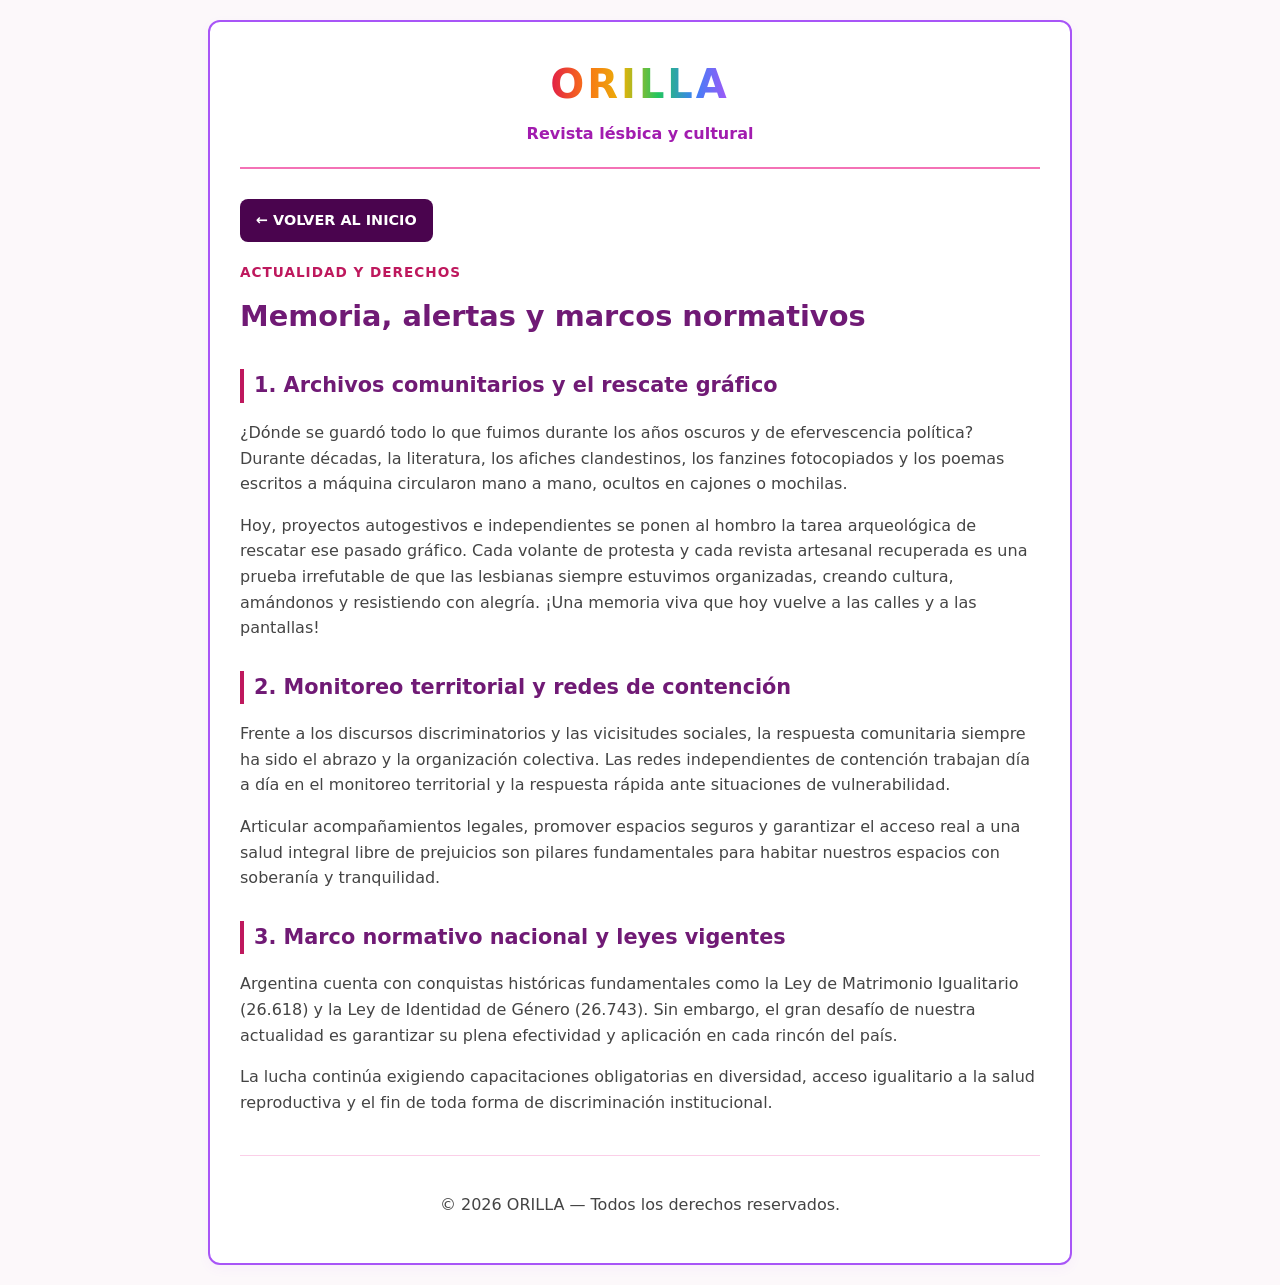
==== actualidad.html @ f51903bb "Create actualidad.html" ====
<!DOCTYPE html>
<html lang="es">
<head>
    <meta charset="UTF-8">
    <meta name="viewport" content="width=device-width, initial-scale=1.0">
    <title>Actualidad y Derechos — ORILLA</title>

    <style>
        body {
            font-family: system-ui, -apple-system, sans-serif;
            background-color: #fcf8fa;
            color: #2b2b2b;
            margin: 0;
            padding: 20px;
            line-height: 1.6;
        }

        .contenedor {
            max-width: 800px;
            margin: 0 auto;
            background-color: #ffffff;
            border: 2px solid #a855f7;
            border-radius: 12px;
            padding: 30px;
            box-shadow: 0 4px 12px rgba(168, 85, 247, 0.05);
        }

        header {
            text-align: center;
            border-bottom: 2px solid #f472b6;
            padding-bottom: 20px;
            margin-bottom: 30px;
        }

        .logo {
            font-size: 2.5rem;
            font-weight: 900;
            letter-spacing: 3px;
            background: linear-gradient(90deg, #e11d48, #f97316, #eab308, #22c55e, #3b82f6, #a855f7);
            -webkit-background-clip: text;
            -webkit-text-fill-color: transparent;
            display: inline-block;
            margin-bottom: 5px;
        }

        .btn-volver {
            display: inline-block;
            background-color: #4a044e;
            color: #ffffff;
            padding: 10px 16px;
            border-radius: 8px;
            text-decoration: none;
            font-weight: bold;
            font-size: 0.9rem;
            margin-bottom: 20px;
            transition: background-color 0.2s ease;
        }

        .btn-volver:hover {
            background-color: #701a75;
        }

        h1 {
            color: #701a75;
            font-size: 1.8rem;
            margin-top: 0;
        }

        .sub-categoria {
            color: #be185d;
            font-weight: bold;
            font-size: 0.85rem;
            letter-spacing: 1px;
            text-transform: uppercase;
            display: block;
            margin-bottom: 10px;
        }

        h2 {
            color: #701a75;
            font-size: 1.3rem;
            margin-top: 30px;
            border-left: 4px solid #be185d;
            padding-left: 10px;
        }

        p {
            color: #444;
            font-size: 1rem;
            margin-bottom: 15px;
        }

        footer {
            text-align: center;
            margin-top: 40px;
            padding-top: 20px;
            border-top: 1px solid #fbcfe8;
            color: #701a75;
            font-size: 0.85rem;
        }
    </style>
</head>

<body>

<div class="contenedor">

    <header>
        <div class="logo">ORILLA</div>
        <p style="color: #a21caf; margin: 0; font-weight: 600;">Revista lésbica y cultural</p>
    </header>

    <a href="index.html#actualidad" class="btn-volver">← VOLVER AL INICIO</a>

    <span class="sub-categoria">ACTUALIDAD Y DERECHOS</span>
    <h1>Memoria, alertas y marcos normativos</h1>

    <h2>1. Archivos comunitarios y el rescate gráfico</h2>
    <p>
        ¿Dónde se guardó todo lo que fuimos durante los años oscuros y de efervescencia política? Durante décadas, la literatura, los afiches clandestinos, los fanzines fotocopiados y los poemas escritos a máquina circularon mano a mano, ocultos en cajones o mochilas.
    </p>
    <p>
        Hoy, proyectos autogestivos e independientes se ponen al hombro la tarea arqueológica de rescatar ese pasado gráfico. Cada volante de protesta y cada revista artesanal recuperada es una prueba irrefutable de que las lesbianas siempre estuvimos organizadas, creando cultura, amándonos y resistiendo con alegría. ¡Una memoria viva que hoy vuelve a las calles y a las pantallas!
    </p>

    <h2>2. Monitoreo territorial y redes de contención</h2>
    <p>
        Frente a los discursos discriminatorios y las vicisitudes sociales, la respuesta comunitaria siempre ha sido el abrazo y la organización colectiva. Las redes independientes de contención trabajan día a día en el monitoreo territorial y la respuesta rápida ante situaciones de vulnerabilidad.
    </p>
    <p>
        Articular acompañamientos legales, promover espacios seguros y garantizar el acceso real a una salud integral libre de prejuicios son pilares fundamentales para habitar nuestros espacios con soberanía y tranquilidad.
    </p>

    <h2>3. Marco normativo nacional y leyes vigentes</h2>
    <p>
        Argentina cuenta con conquistas históricas fundamentales como la Ley de Matrimonio Igualitario (26.618) y la Ley de Identidad de Género (26.743). Sin embargo, el gran desafío de nuestra actualidad es garantizar su plena efectividad y aplicación en cada rincón del país.
    </p>
    <p>
        La lucha continúa exigiendo capacitaciones obligatorias en diversidad, acceso igualitario a la salud reproductiva y el fin de toda forma de discriminación institucional.
    </p>

    <footer>
        <p>© 2026 ORILLA — Todos los derechos reservados.</p>
    </footer>

</div>

</body>
</html>
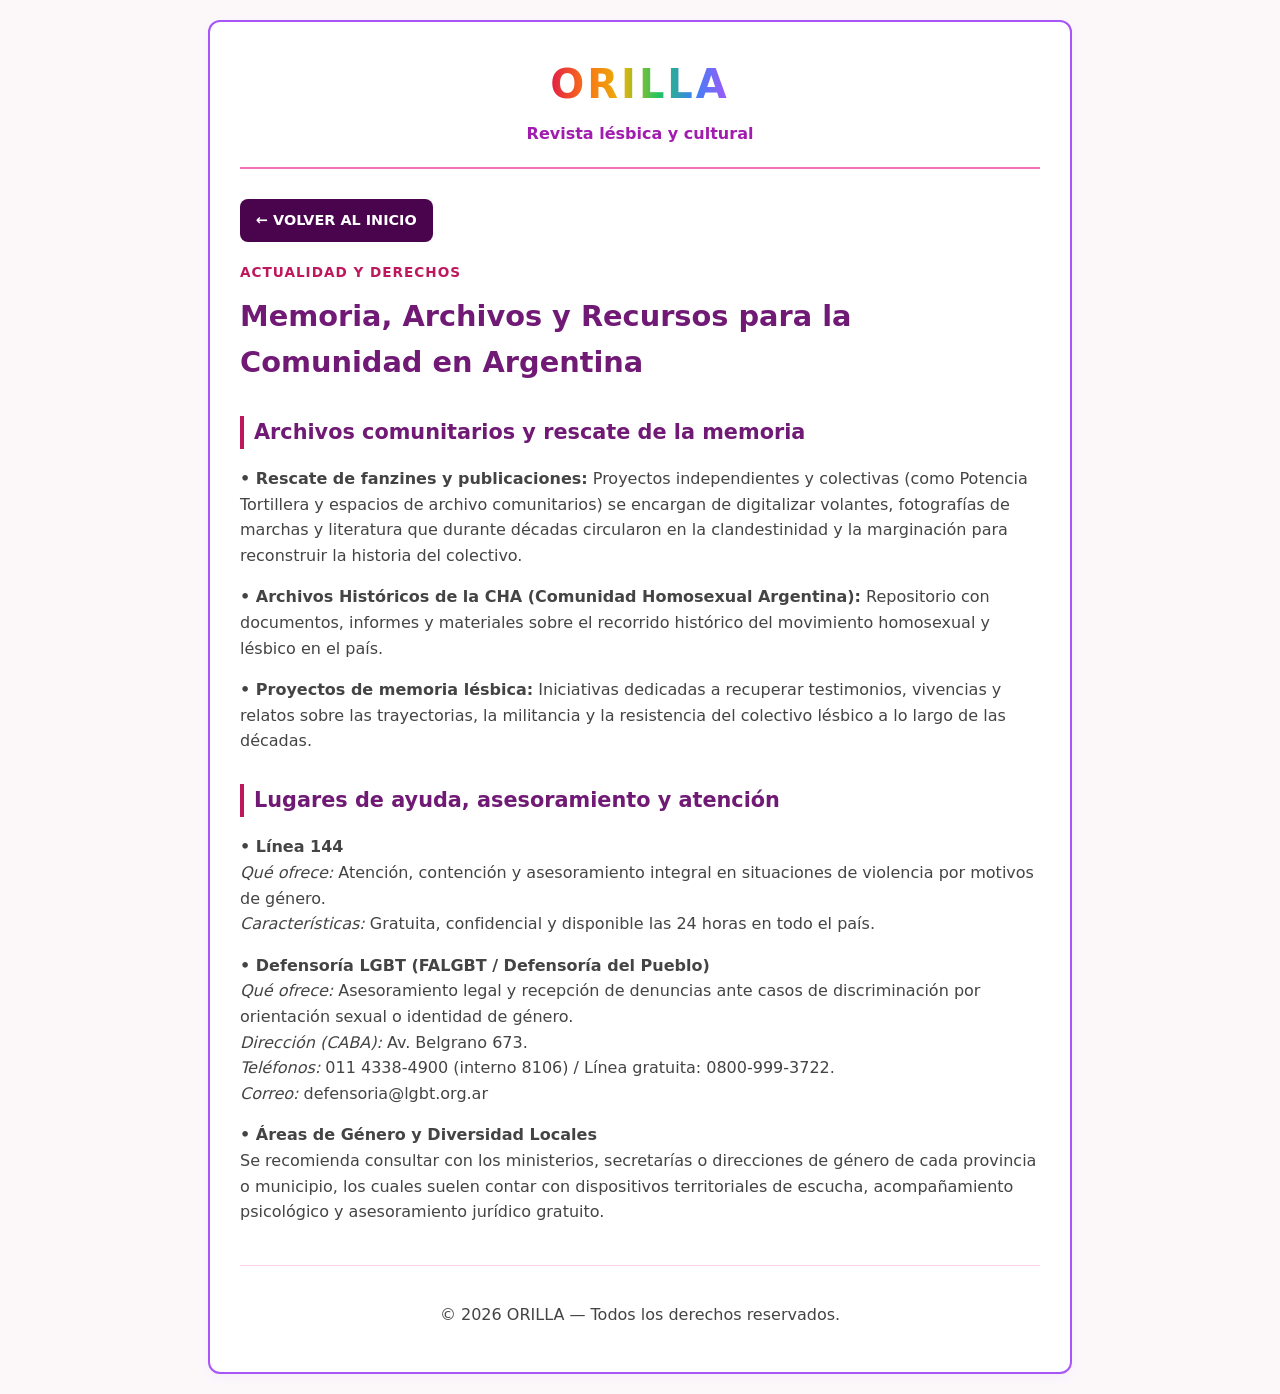
==== commit cfd4a4e7: "Update actualidad.html" ====
--- a/actualidad.html
+++ b/actualidad.html
@@ -90,6 +90,16 @@
             margin-bottom: 15px;
         }
 
+        ul {
+            color: #444;
+            margin-bottom: 15px;
+            padding-left: 20px;
+        }
+
+        li {
+            margin-bottom: 8px;
+        }
+
         footer {
             text-align: center;
             margin-top: 40px;
@@ -113,31 +123,30 @@
     <a href="index.html#actualidad" class="btn-volver">← VOLVER AL INICIO</a>
 
     <span class="sub-categoria">ACTUALIDAD Y DERECHOS</span>
-    <h1>Memoria, alertas y marcos normativos</h1>
+    <h1>Memoria, Archivos y Recursos para la Comunidad en Argentina</h1>
 
-    <h2>1. Archivos comunitarios y el rescate gráfico</h2>
-    <p>
-        ¿Dónde se guardó todo lo que fuimos durante los años oscuros y de efervescencia política? Durante décadas, la literatura, los afiches clandestinos, los fanzines fotocopiados y los poemas escritos a máquina circularon mano a mano, ocultos en cajones o mochilas.
-    </p>
-    <p>
-        Hoy, proyectos autogestivos e independientes se ponen al hombro la tarea arqueológica de rescatar ese pasado gráfico. Cada volante de protesta y cada revista artesanal recuperada es una prueba irrefutable de que las lesbianas siempre estuvimos organizadas, creando cultura, amándonos y resistiendo con alegría. ¡Una memoria viva que hoy vuelve a las calles y a las pantallas!
-    </p>
+    <h2>Archivos comunitarios y rescate de la memoria</h2>
+    
+    <p><strong>• Rescate de fanzines y publicaciones:</strong> Proyectos independientes y colectivas (como Potencia Tortillera y espacios de archivo comunitarios) se encargan de digitalizar volantes, fotografías de marchas y literatura que durante décadas circularon en la clandestinidad y la marginación para reconstruir la historia del colectivo.</p>
+    
+    <p><strong>• Archivos Históricos de la CHA (Comunidad Homosexual Argentina):</strong> Repositorio con documentos, informes y materiales sobre el recorrido histórico del movimiento homosexual y lésbico en el país.</p>
+    
+    <p><strong>• Proyectos de memoria lésbica:</strong> Iniciativas dedicadas a recuperar testimonios, vivencias y relatos sobre las trayectorias, la militancia y la resistencia del colectivo lésbico a lo largo de las décadas.</p>
 
-    <h2>2. Monitoreo territorial y redes de contención</h2>
-    <p>
-        Frente a los discursos discriminatorios y las vicisitudes sociales, la respuesta comunitaria siempre ha sido el abrazo y la organización colectiva. Las redes independientes de contención trabajan día a día en el monitoreo territorial y la respuesta rápida ante situaciones de vulnerabilidad.
-    </p>
-    <p>
-        Articular acompañamientos legales, promover espacios seguros y garantizar el acceso real a una salud integral libre de prejuicios son pilares fundamentales para habitar nuestros espacios con soberanía y tranquilidad.
-    </p>
+    <h2>Lugares de ayuda, asesoramiento y atención</h2>
+    
+    <p><strong>• Línea 144</strong><br>
+    <em>Qué ofrece:</em> Atención, contención y asesoramiento integral en situaciones de violencia por motivos de género.<br>
+    <em>Características:</em> Gratuita, confidencial y disponible las 24 horas en todo el país.</p>
 
-    <h2>3. Marco normativo nacional y leyes vigentes</h2>
-    <p>
-        Argentina cuenta con conquistas históricas fundamentales como la Ley de Matrimonio Igualitario (26.618) y la Ley de Identidad de Género (26.743). Sin embargo, el gran desafío de nuestra actualidad es garantizar su plena efectividad y aplicación en cada rincón del país.
-    </p>
-    <p>
-        La lucha continúa exigiendo capacitaciones obligatorias en diversidad, acceso igualitario a la salud reproductiva y el fin de toda forma de discriminación institucional.
-    </p>
+    <p><strong>• Defensoría LGBT (FALGBT / Defensoría del Pueblo)</strong><br>
+    <em>Qué ofrece:</em> Asesoramiento legal y recepción de denuncias ante casos de discriminación por orientación sexual o identidad de género.<br>
+    <em>Dirección (CABA):</em> Av. Belgrano 673.<br>
+    <em>Teléfonos:</em> 011 4338-4900 (interno 8106) / Línea gratuita: 0800-999-3722.<br>
+    <em>Correo:</em> defensoria@lgbt.org.ar</p>
+
+    <p><strong>• Áreas de Género y Diversidad Locales</strong><br>
+    Se recomienda consultar con los ministerios, secretarías o direcciones de género de cada provincia o municipio, los cuales suelen contar con dispositivos territoriales de escucha, acompañamiento psicológico y asesoramiento jurídico gratuito.</p>
 
     <footer>
         <p>© 2026 ORILLA — Todos los derechos reservados.</p>
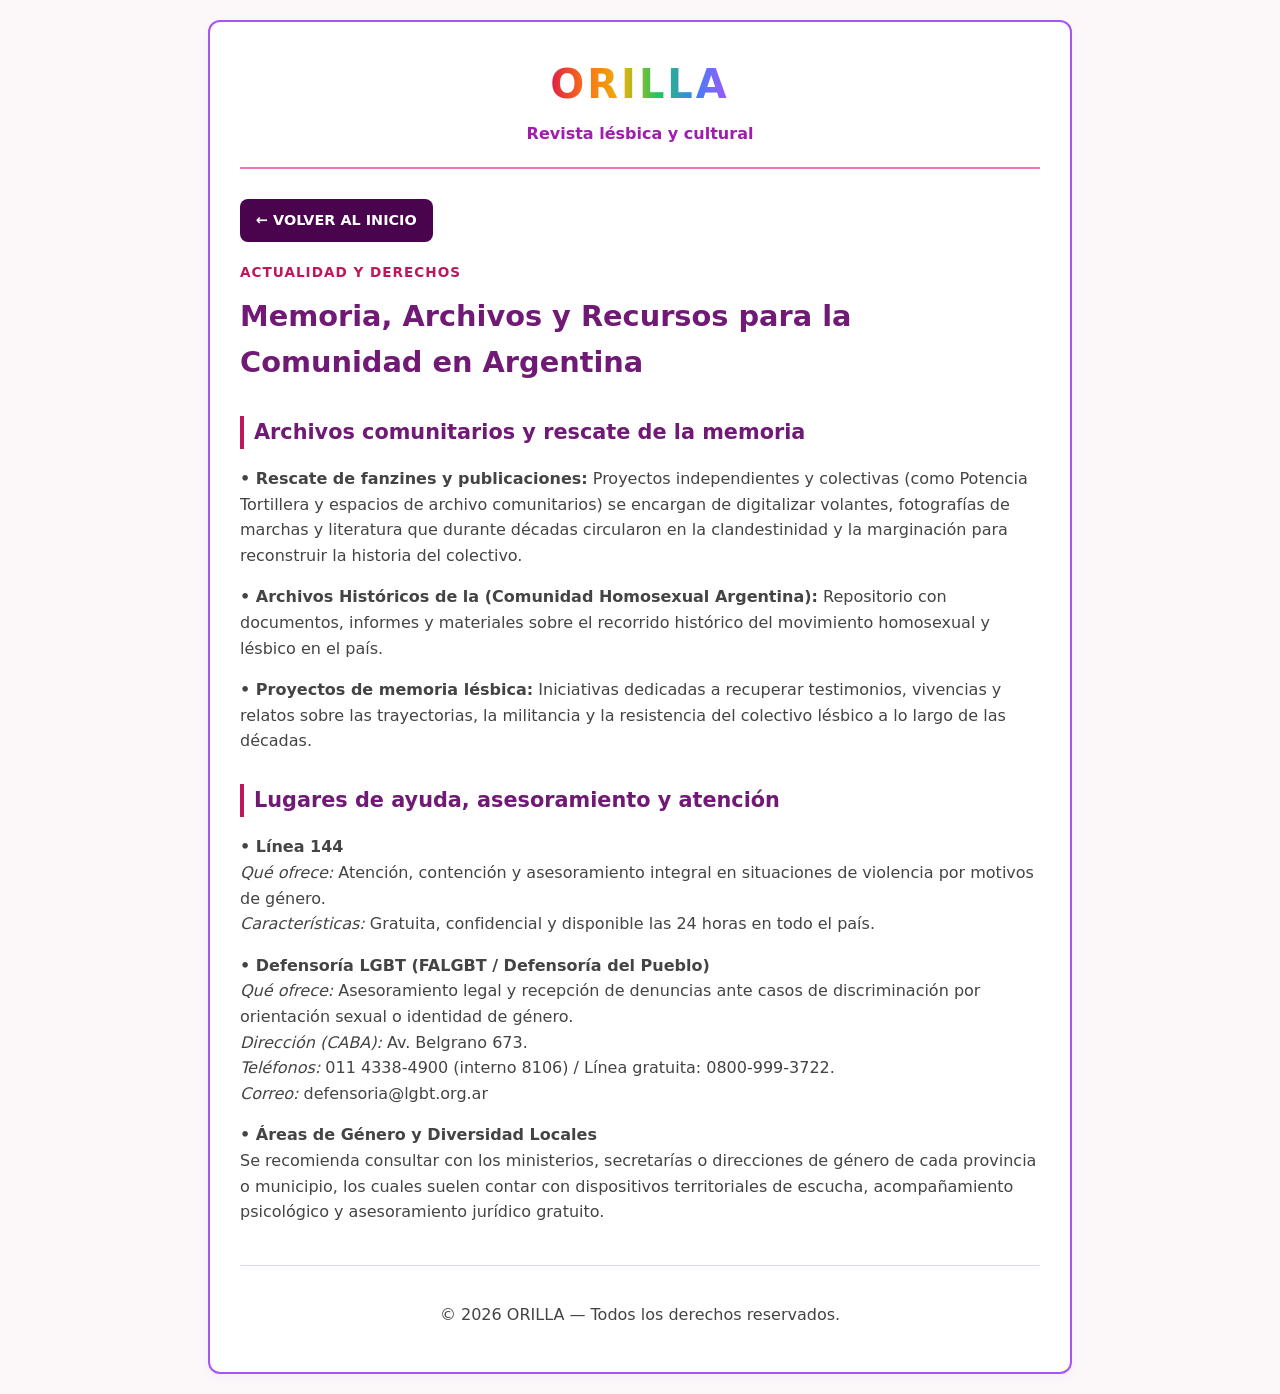
==== commit e604f4bb: "Update actualidad.html" ====
--- a/actualidad.html
+++ b/actualidad.html
@@ -90,16 +90,6 @@
             margin-bottom: 15px;
         }
 
-        ul {
-            color: #444;
-            margin-bottom: 15px;
-            padding-left: 20px;
-        }
-
-        li {
-            margin-bottom: 8px;
-        }
-
         footer {
             text-align: center;
             margin-top: 40px;
@@ -129,7 +119,7 @@
     
     <p><strong>• Rescate de fanzines y publicaciones:</strong> Proyectos independientes y colectivas (como Potencia Tortillera y espacios de archivo comunitarios) se encargan de digitalizar volantes, fotografías de marchas y literatura que durante décadas circularon en la clandestinidad y la marginación para reconstruir la historia del colectivo.</p>
     
-    <p><strong>• Archivos Históricos de la CHA (Comunidad Homosexual Argentina):</strong> Repositorio con documentos, informes y materiales sobre el recorrido histórico del movimiento homosexual y lésbico en el país.</p>
+    <p><strong>• Archivos Históricos de la (Comunidad Homosexual Argentina):</strong> Repositorio con documentos, informes y materiales sobre el recorrido histórico del movimiento homosexual y lésbico en el país.</p>
     
     <p><strong>• Proyectos de memoria lésbica:</strong> Iniciativas dedicadas a recuperar testimonios, vivencias y relatos sobre las trayectorias, la militancia y la resistencia del colectivo lésbico a lo largo de las décadas.</p>
 
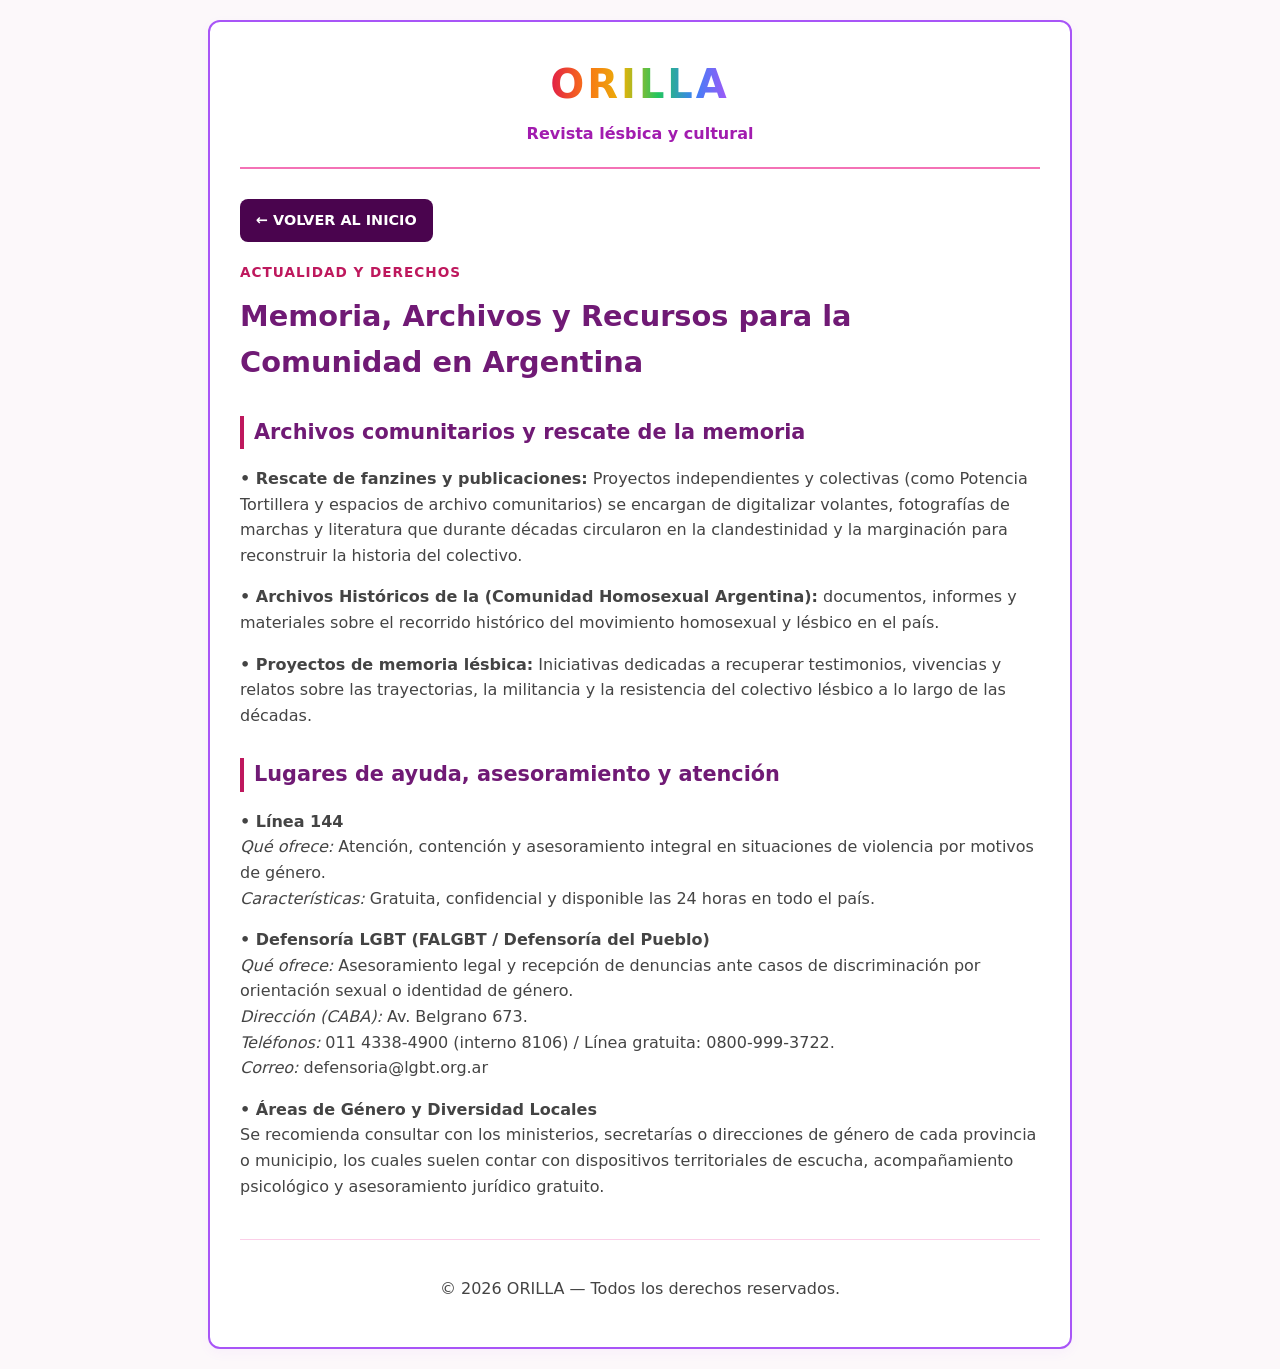
==== commit 3c793910: "Update actualidad.html" ====
--- a/actualidad.html
+++ b/actualidad.html
@@ -119,7 +119,7 @@
     
     <p><strong>• Rescate de fanzines y publicaciones:</strong> Proyectos independientes y colectivas (como Potencia Tortillera y espacios de archivo comunitarios) se encargan de digitalizar volantes, fotografías de marchas y literatura que durante décadas circularon en la clandestinidad y la marginación para reconstruir la historia del colectivo.</p>
     
-    <p><strong>• Archivos Históricos de la (Comunidad Homosexual Argentina):</strong> Repositorio con documentos, informes y materiales sobre el recorrido histórico del movimiento homosexual y lésbico en el país.</p>
+    <p><strong>• Archivos Históricos de la (Comunidad Homosexual Argentina):</strong> documentos, informes y materiales sobre el recorrido histórico del movimiento homosexual y lésbico en el país.</p>
     
     <p><strong>• Proyectos de memoria lésbica:</strong> Iniciativas dedicadas a recuperar testimonios, vivencias y relatos sobre las trayectorias, la militancia y la resistencia del colectivo lésbico a lo largo de las décadas.</p>
 
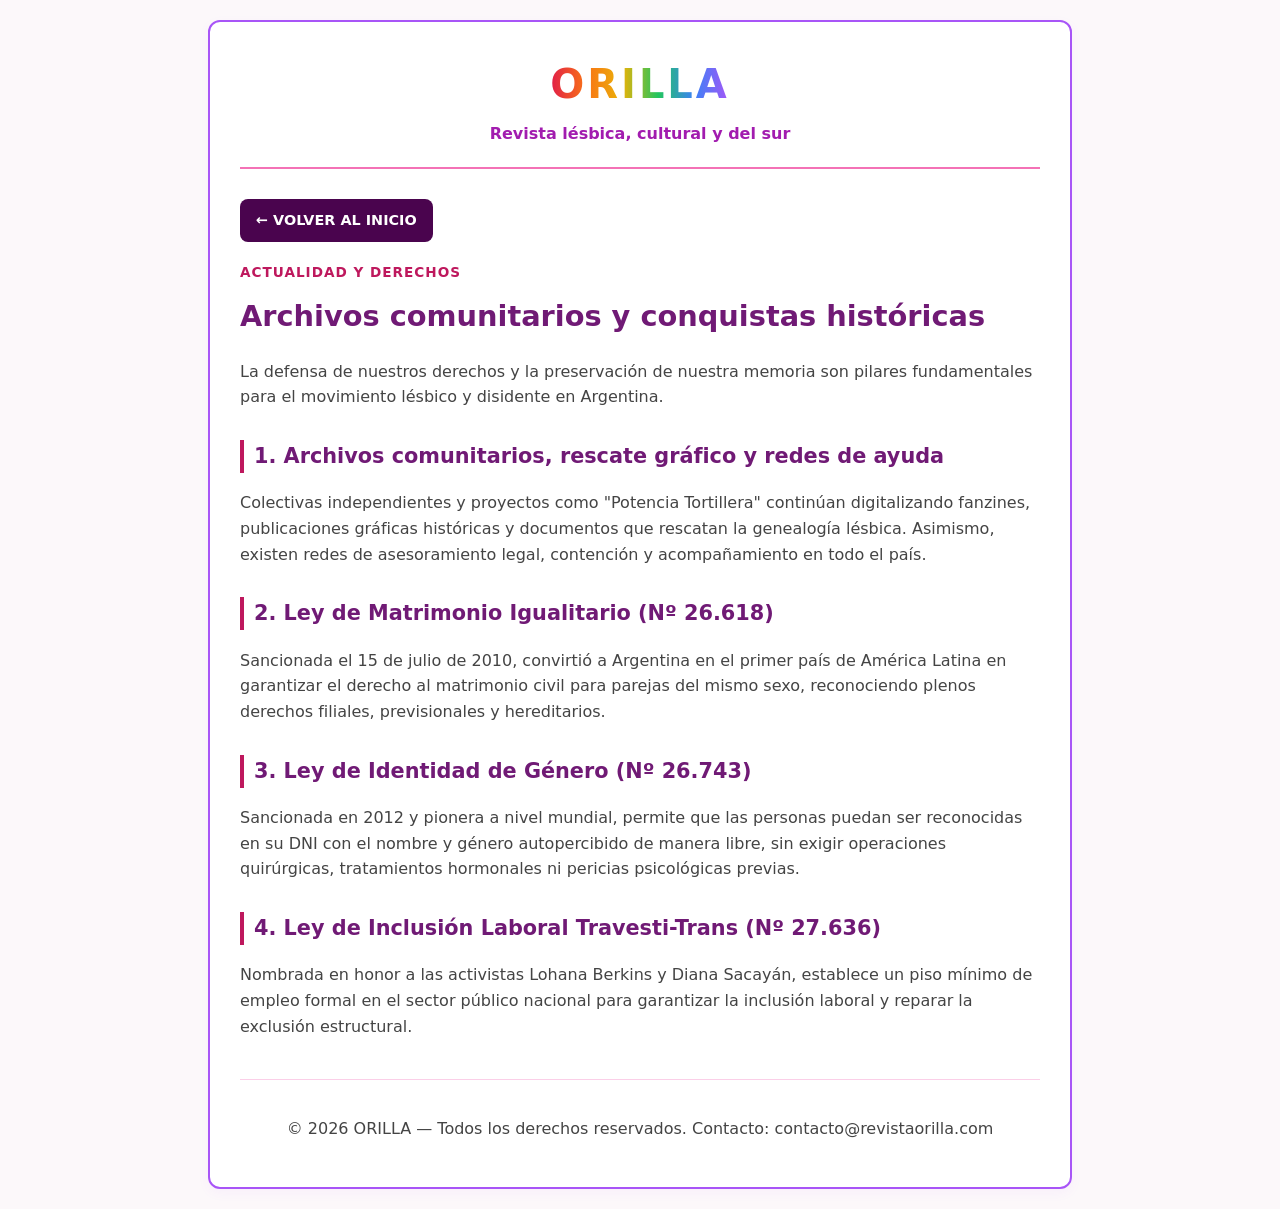
==== commit a9fc7cb6: "Update actualidad.html" ====
--- a/actualidad.html
+++ b/actualidad.html
@@ -107,39 +107,30 @@
 
     <header>
         <div class="logo">ORILLA</div>
-        <p style="color: #a21caf; margin: 0; font-weight: 600;">Revista lésbica y cultural</p>
+        <p style="color: #a21caf; margin: 0; font-weight: 600;">Revista lésbica, cultural y del sur</p>
     </header>
 
     <a href="index.html#actualidad" class="btn-volver">← VOLVER AL INICIO</a>
 
     <span class="sub-categoria">ACTUALIDAD Y DERECHOS</span>
-    <h1>Memoria, Archivos y Recursos para la Comunidad en Argentina</h1>
+    <h1>Archivos comunitarios y conquistas históricas</h1>
 
-    <h2>Archivos comunitarios y rescate de la memoria</h2>
-    
-    <p><strong>• Rescate de fanzines y publicaciones:</strong> Proyectos independientes y colectivas (como Potencia Tortillera y espacios de archivo comunitarios) se encargan de digitalizar volantes, fotografías de marchas y literatura que durante décadas circularon en la clandestinidad y la marginación para reconstruir la historia del colectivo.</p>
-    
-    <p><strong>• Archivos Históricos de la (Comunidad Homosexual Argentina):</strong> documentos, informes y materiales sobre el recorrido histórico del movimiento homosexual y lésbico en el país.</p>
-    
-    <p><strong>• Proyectos de memoria lésbica:</strong> Iniciativas dedicadas a recuperar testimonios, vivencias y relatos sobre las trayectorias, la militancia y la resistencia del colectivo lésbico a lo largo de las décadas.</p>
+    <p>La defensa de nuestros derechos y la preservación de nuestra memoria son pilares fundamentales para el movimiento lésbico y disidente en Argentina.</p>
 
-    <h2>Lugares de ayuda, asesoramiento y atención</h2>
-    
-    <p><strong>• Línea 144</strong><br>
-    <em>Qué ofrece:</em> Atención, contención y asesoramiento integral en situaciones de violencia por motivos de género.<br>
-    <em>Características:</em> Gratuita, confidencial y disponible las 24 horas en todo el país.</p>
+    <h2>1. Archivos comunitarios, rescate gráfico y redes de ayuda</h2>
+    <p>Colectivas independientes y proyectos como "Potencia Tortillera" continúan digitalizando fanzines, publicaciones gráficas históricas y documentos que rescatan la genealogía lésbica. Asimismo, existen redes de asesoramiento legal, contención y acompañamiento en todo el país.</p>
 
-    <p><strong>• Defensoría LGBT (FALGBT / Defensoría del Pueblo)</strong><br>
-    <em>Qué ofrece:</em> Asesoramiento legal y recepción de denuncias ante casos de discriminación por orientación sexual o identidad de género.<br>
-    <em>Dirección (CABA):</em> Av. Belgrano 673.<br>
-    <em>Teléfonos:</em> 011 4338-4900 (interno 8106) / Línea gratuita: 0800-999-3722.<br>
-    <em>Correo:</em> defensoria@lgbt.org.ar</p>
+    <h2>2. Ley de Matrimonio Igualitario (Nº 26.618)</h2>
+    <p>Sancionada el 15 de julio de 2010, convirtió a Argentina en el primer país de América Latina en garantizar el derecho al matrimonio civil para parejas del mismo sexo, reconociendo plenos derechos filiales, previsionales y hereditarios.</p>
 
-    <p><strong>• Áreas de Género y Diversidad Locales</strong><br>
-    Se recomienda consultar con los ministerios, secretarías o direcciones de género de cada provincia o municipio, los cuales suelen contar con dispositivos territoriales de escucha, acompañamiento psicológico y asesoramiento jurídico gratuito.</p>
+    <h2>3. Ley de Identidad de Género (Nº 26.743)</h2>
+    <p>Sancionada en 2012 y pionera a nivel mundial, permite que las personas puedan ser reconocidas en su DNI con el nombre y género autopercibido de manera libre, sin exigir operaciones quirúrgicas, tratamientos hormonales ni pericias psicológicas previas.</p>
+
+    <h2>4. Ley de Inclusión Laboral Travesti-Trans (Nº 27.636)</h2>
+    <p>Nombrada en honor a las activistas Lohana Berkins y Diana Sacayán, establece un piso mínimo de empleo formal en el sector público nacional para garantizar la inclusión laboral y reparar la exclusión estructural.</p>
 
     <footer>
-        <p>© 2026 ORILLA — Todos los derechos reservados.</p>
+        <p>© 2026 ORILLA — Todos los derechos reservados. Contacto: contacto@revistaorilla.com</p>
     </footer>
 
 </div>
